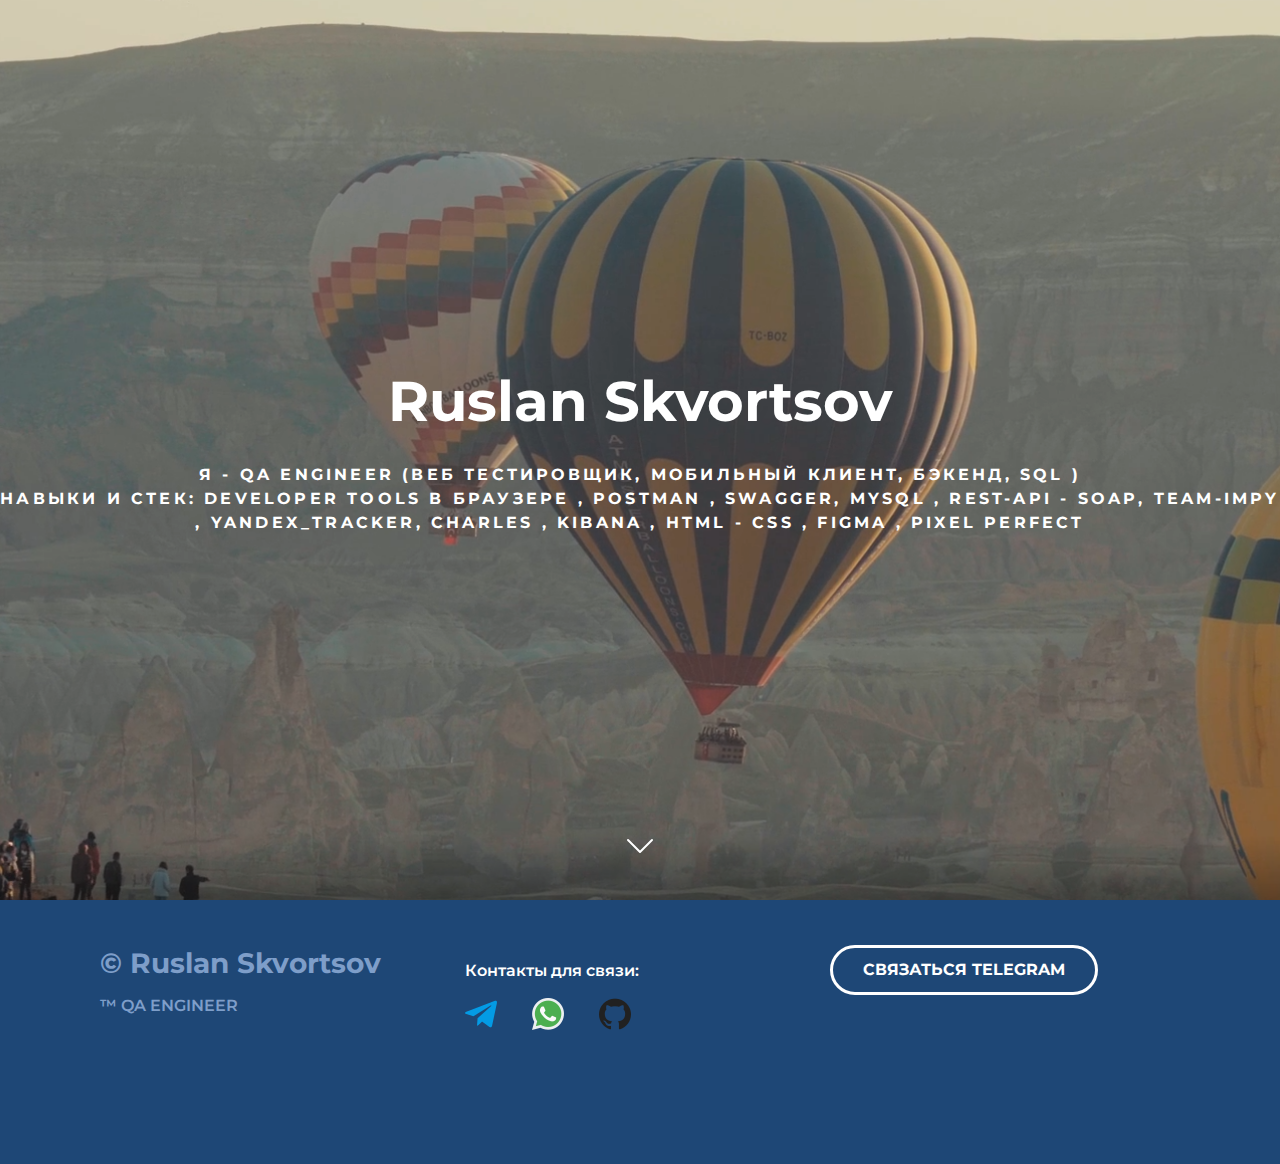
==== index.html @ 466eb6a4 "Update index.html" ====
<!DOCTYPE html>
<html lang="ru">

<head>
    <meta charset="UTF-8">
    <meta http-equiv="X-UA-Compatible" content="IE=edge">
    <meta name="viewport" content="width=device-width, initial-scale=1.0">
    <title>QA ENGINEER</title>
    <link rel="stylesheet" href="./css/main.css">
    <link rel="stylesheet" href="./css/media.css">
    <link href="https://fonts.googleapis.com/css2?family=Montserrat:wght@400;600;700&display=swap" rel="stylesheet">
    <link rel="icon" type="images/x-icon" href="favicon/favicon.ico">
</head>

<body class="root">

    <header class="header" id="header">
        <h1 class="header__title">Ruslan Skvortsov</h1>
        <p class="header__subtitle">Я - QA ENGINEER (ВЕБ ТЕСТИРОВЩИК, МОБИЛЬНЫЙ КЛИЕНТ, БЭКЕНД, SQL ) </p>
        <p class="header__subtitle">НАВЫКИ И СТЕК: Developer Tools в браузере , Postman , Swagger, MySQL , REST-API - SOAP, Team-impy , Yandex_tracker, Charles , Kibana , HTML - CSS , Figma , Pixel perfect</p>
        <a href="#portfolio">
            <img class="header__arrow" src="./images/header/chevron-down.svg" alt="#"></img>
        </a>
    </header>


    <footer class="footer">
        <div class="root__container">
            <ul class="footer__row">
                <li class="footer__copyright footer__col">
                    <h3 class="footer__copyright-name">© Ruslan Skvortsov</h3>
                    <p class="footer__copyright-description">™ QA ENGINEER</p>
                </li>
                <li class="footer__icons footer__col">
                    <p class="footer__icons-title">Контакты для связи:</p>
                    <div class="footer__icon-list">
                        <a href="https://t.me/perviy001k" target="_blank">
                            <img src="./images/footer/tele.png" alt="#">
                        </a>
                        <a href="https://wa.me/79277043373" target="_blank">
                            <img src="./images/footer/wats.png" alt="#">
                        </a>
                        <a href="https://github.com/Qa-perviy001k" target="_blank">
                            <img src="./images/footer/git.png" alt="#">
                        </a>
                    </div>
                </li>
                <li class="footer__contacts footer__col">
                    <a class="footer__contacts-btn" href="https://t.me/perviy001k" target="_blank"
                        class="footer__btn">Связаться Telegram</a>
                    <p class="footer__contacts-description"></p>
                </li>
            </ul>
        </div>
    </footer>
    
    
    <!-- Библиотеки и плагины -->
    <script src="./libs/jquery/jquery-3.6.0.min.js"></script>
    <script src="./libs/vide/jquery.vide.min.js"></script>

    <!-- Собственные скрипты и вызовы библиотек -->
    <script src="./js/main.js"></script>
</body>

</html>

<!-- Yandex.Metrika counter -->
<script type="text/javascript" >
   (function(m,e,t,r,i,k,a){m[i]=m[i]||function(){(m[i].a=m[i].a||[]).push(arguments)};
   m[i].l=1*new Date();
   for (var j = 0; j < document.scripts.length; j++) {if (document.scripts[j].src === r) { return; }}
   k=e.createElement(t),a=e.getElementsByTagName(t)[0],k.async=1,k.src=r,a.parentNode.insertBefore(k,a)})
   (window, document, "script", "https://mc.yandex.ru/metrika/tag.js", "ym");

   ym(96898803, "init", {
        clickmap:true,
        trackLinks:true,
        accurateTrackBounce:true
   });
</script>
<noscript><div><img src="https://mc.yandex.ru/watch/96898803" style="position:absolute; left:-9999px;" alt="" /></div></noscript>
<!-- /Yandex.Metrika counter -->
---- css/main.css ----
* {
  box-sizing: border-box;
}

html {
  scroll-behavior: smooth;
}

img {
  max-width: 100%;
}

.root {
  margin: 0;
  min-width: 320px;
  font-family: Montserrat, sans-serif;
  color: #000;
}

.root__container {
  margin: 0 auto;
  padding: 0 15px;
  max-width: 1110px;
}

.header {
  position: relative;
  display: flex;
  flex-direction: column;
  align-items: center;
  justify-content: center;
  width: 100%;
  height: 100vh;
  background-position: center;
  background-size: cover;
}

.header__title {
  margin: 0 0 25px;
  font-weight: 700;
  font-size: 56px;
  line-height: 130%;
  text-align: center;
  color: #fff;
}

.header__subtitle {
  margin: 0;
  font-weight: 700;
  font-size: 16px;
  line-height: 150%;
  letter-spacing: 0.2em;
  text-align: center;
  text-transform: uppercase;
  color: #fff;
}

.header__arrow {
  position: absolute;
  left: 50%;
  bottom: 30px;
  display: block;
  width: 48px;
  height: 48px;
  transform: translate(-50%, 0);
}

.portfolio {
  padding: 80px 0 115px;
}

.portfolio__title {
  margin: 0 0 70px;
  font-weight: 700;
  font-size: 46px;
  line-height: 130%;
  text-align: center;
  color: #000;
}

.card {
  display: flex;
  flex-wrap: wrap;
  justify-content: space-between;
  list-style-type: none;
  margin: 0;
  padding: 0;
}

.card__link {
  display: block;
  padding: 20px;
  text-decoration: none;
  color: #000;
  transition: color 0.2s ease-in;
}

.card__link:hover {
  color: rgb(39 91 236);
}

.card__item {
  margin-bottom: 30px;
  width: 100%;
  max-width: 530px;
  box-shadow: 0 10px 40px rgb(126 155 189 / 35%);
  background-color: #fff;
  transition: transform 0.2s ease-in;
}

.card__item:hover {
  transform: translateY(-15px);
}

.card__item:last-child,
.card__item:nth-last-child(2) {
  margin-bottom: 0;
}

.card__image {
  margin-bottom: 20px;
}

.card__title {
  margin: 0 0 13px;
  font-weight: 600;
  font-size: 24px;
  line-height: 130%;
}

.card__subtitle {
  margin: 0;
  font-size: 16px;
  line-height: 130%;
}

.footer {
  padding: 45px 0 130px;
  background: #1e4776;
}

.footer__row {
  display: flex;
  justify-content: space-between;
  list-style-type: none;
  margin: 0;
  padding: 0;
  color: #fff;
}

.footer__copyright {
  flex-grow: 1;
  max-width: 350px;
  line-height: 1.3;
  color: #7e9ec9;
}

.footer__copyright-name {
  margin: 0 0 15px;
  font-weight: 700;
  font-size: 28px;
}

.footer__copyright-description {
  margin: 0 0 15px;
  font-weight: 600;
  font-size: 16px;
}

.footer__icons {
  flex-grow: 1;
  max-width: 350px;
}

.footer__icons-title {
  font-weight: 600;
  font-size: 16px;
  line-height: 1.3;
}

.footer__icon-list {
  display: flex;
  align-items: center;
}

.footer__icon-list > * + * {
  margin-left: 35px;
}

.footer__contacts {
  flex-grow: 1;
  max-width: 350px;
}

.footer__contacts-btn {
  display: inline-block;
  border: 3px solid #fff;
  border-radius: 50px;
  padding: 0 30px;
  height: 50px;
  font-weight: 700;
  font-size: 16px;
  line-height: 44px;
  text-decoration: none;
  text-transform: uppercase;
  color: #fff;
  transition: all 0.3s ease-in;
}

.footer__contacts-btn:hover {
  color: #1e4776;
  background-color: #fff;
}

.footer__contacts-description {
  margin: 15px 0;
  font-size: 15px;
  line-height: 1.3;
  color: #7e9ec9;
}

.project {
  padding: 80px 0 120px;
  text-align: center;
}

.project__header {
  margin: 0 0 40px;
  font-weight: 700;
  font-size: 46px;
  line-height: 1.3;
}

.project__img {
  margin-bottom: 70px;
  box-shadow: 0 10px 40px rgb(126 155 189 / 35%);
}

.project__content {
  display: block;
  border-radius: 10px;
}

.projects__description {
  margin: 0 auto 60px;
  max-width: 730px;
  text-align: center;
}

.projects__description p {
  margin: 0 0 15px;
  font-size: 16px;
  line-height: 1.5;
}

.project__link {
  display: inline-block;
  line-height: 1;
  text-decoration: none;
  color: #2f73b6;
}

.project__link::after {
  content: "";
  display: block;
  width: 0%;
  height: 2px;
  background-color: #225384;
  transition: width 0.4s ease-in-out;
}

.project__link:hover::after,
.project__link:focus::after {
width: 100%;
}

.poject__btn-back {
  display: inline-block;
  border: 3px solid #275bec;
  border-radius: 50px;
  padding: 0 30px;
  height: 60px;
  font-weight: 700;
  font-size: 16px;
  line-height: 54px;
  text-decoration: none;
  text-transform: uppercase;
  color: #275bec;
  transition: all 0.4s ease-out;
}

.poject__btn-back:hover {
  color: #fff;
  background-color: #275bec;
}
---- css/media.css ----
@media (max-width: 1140px) {
    .card__item {
        width: calc(50% - 15px);
    }

    .footer {
        padding: 40px 0 60px;
    }

    .footer__row {
        flex-direction: column-reverse;
        align-items: center;
        text-align: center;
    }

    .footer__col {
        margin-bottom: 50px;
    }

    .footer__col:first-child {
        margin-bottom: 0;
    }
}

@media (max-width: 760px) {
    .header__title {
        font-size: 32px;
    }

    .header__subtitle {
        font-size: 14px;
    }

    .portfolio {
        padding: 40px 0 60px;
    }

    .portfolio__title {
        margin-bottom: 30px;
        font-size: 32px;
    }

    .card {
        justify-content: center;
    }

    .card__item:nth-last-child(2) {
        margin-bottom: 30px;
    }

    .card__item {
        width: 100%;
    }

    .card__link {
       padding: 15px;
    }

    .card__image {
        margin-bottom: 10px;
    }

    .card__title {
        margin-bottom: 10px;
        font-size: 18px;
    }

    .card p {
        font-size: 14px;
    }

    .footer__copyright-name {
        margin-bottom: 5px;
        font-size: 18px;
    }

    .footer__copyright p {
        font-size: 14px;
    }

    .footer__icons p {
        font-size: 14px;
    }

    .footer__contacts p {
        margin: 15px 0 0;
        font-size: 14px;
    }

    .project {
        padding: 40px 0 60px;
    }

    .project__header {
        margin-bottom: 30px;
        font-size: 28px;
    }

    .project__img {
        margin-bottom: 20px;
    }

    .projects__description {
        margin-bottom: 50px;
    }

    .poject__btn-back {
        padding: 0 10px;
        width: 100%;
        max-width: 320px;
    }
}
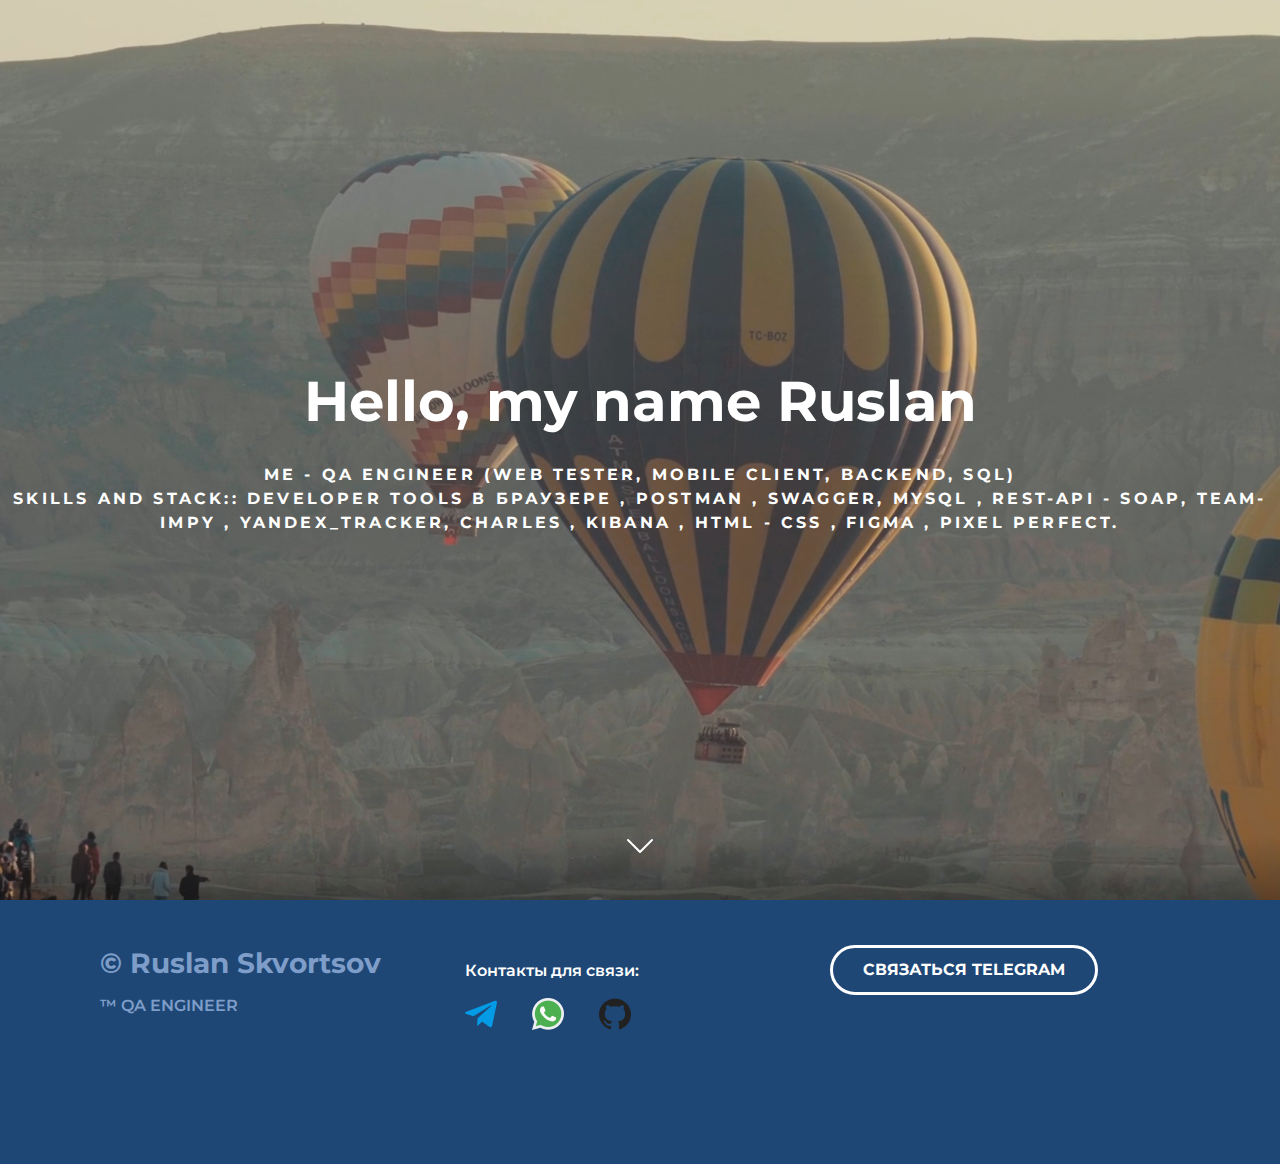
==== commit d078ed67: "Update index.html" ====
--- a/index.html
+++ b/index.html
@@ -15,9 +15,9 @@
 <body class="root">
 
     <header class="header" id="header">
-        <h1 class="header__title">Ruslan Skvortsov</h1>
-        <p class="header__subtitle">Я - QA ENGINEER (ВЕБ ТЕСТИРОВЩИК, МОБИЛЬНЫЙ КЛИЕНТ, БЭКЕНД, SQL ) </p>
-        <p class="header__subtitle">НАВЫКИ И СТЕК: Developer Tools в браузере , Postman , Swagger, MySQL , REST-API - SOAP, Team-impy , Yandex_tracker, Charles , Kibana , HTML - CSS , Figma , Pixel perfect</p>
+        <h1 class="header__title">Hello, my name Ruslan</h1>
+        <p class="header__subtitle">Me - QA ENGINEER (WEB TESTER, MOBILE CLIENT, BACKEND, SQL) </p>
+        <p class="header__subtitle">SKILLS AND STACK:: Developer Tools в браузере , Postman , Swagger, MySQL , REST-API - SOAP, Team-impy , Yandex_tracker, Charles , Kibana , HTML - CSS , Figma , Pixel perfect.</p>
         <a href="#portfolio">
             <img class="header__arrow" src="./images/header/chevron-down.svg" alt="#"></img>
         </a>
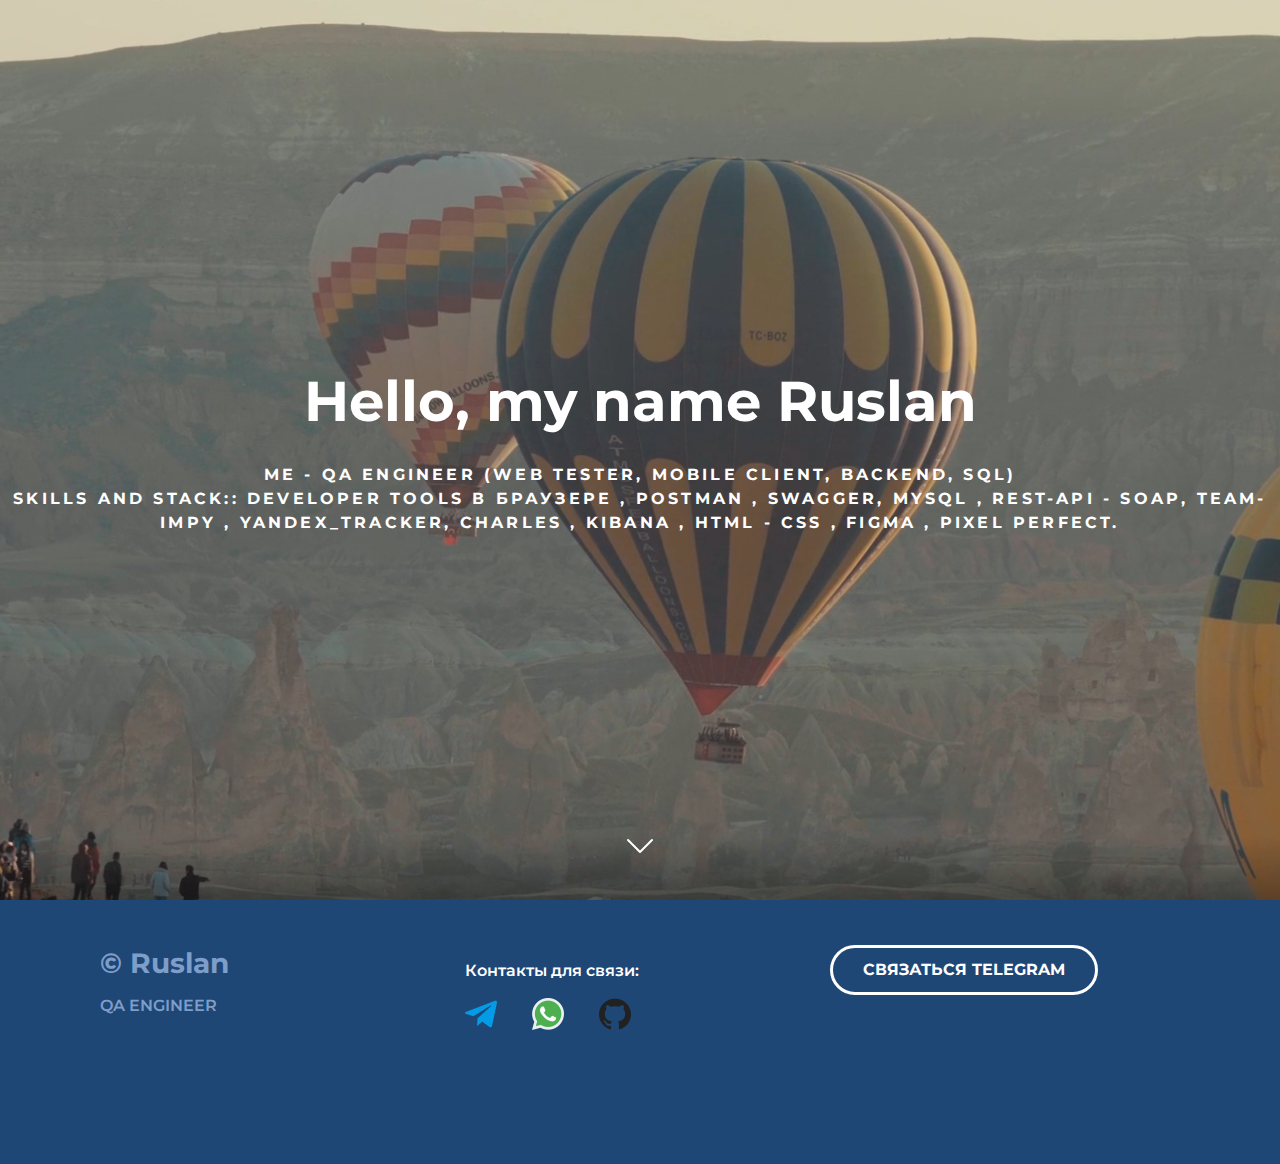
==== commit 420e884f: "Update index.html" ====
--- a/index.html
+++ b/index.html
@@ -28,8 +28,8 @@
         <div class="root__container">
             <ul class="footer__row">
                 <li class="footer__copyright footer__col">
-                    <h3 class="footer__copyright-name">© Ruslan Skvortsov</h3>
-                    <p class="footer__copyright-description">™ QA ENGINEER</p>
+                    <h3 class="footer__copyright-name">© Ruslan</h3>
+                    <p class="footer__copyright-description"> QA ENGINEER</p>
                 </li>
                 <li class="footer__icons footer__col">
                     <p class="footer__icons-title">Контакты для связи:</p>
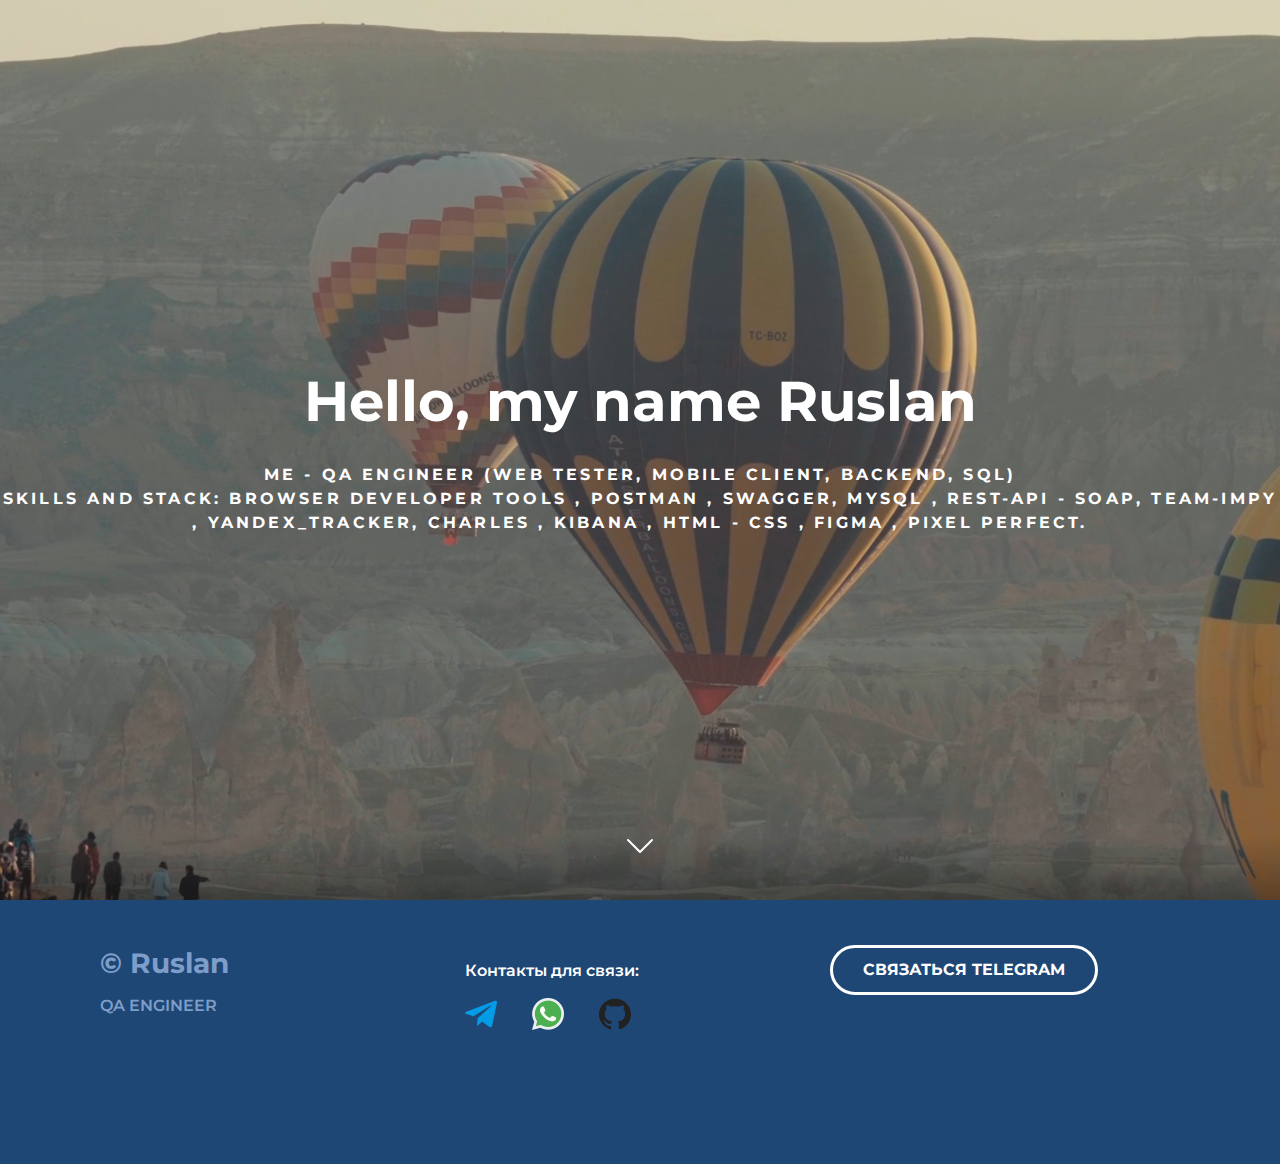
==== commit a90fcabb: "Update index.html" ====
--- a/index.html
+++ b/index.html
@@ -17,7 +17,7 @@
     <header class="header" id="header">
         <h1 class="header__title">Hello, my name Ruslan</h1>
         <p class="header__subtitle">Me - QA ENGINEER (WEB TESTER, MOBILE CLIENT, BACKEND, SQL) </p>
-        <p class="header__subtitle">SKILLS AND STACK:: Developer Tools в браузере , Postman , Swagger, MySQL , REST-API - SOAP, Team-impy , Yandex_tracker, Charles , Kibana , HTML - CSS , Figma , Pixel perfect.</p>
+        <p class="header__subtitle">SKILLS AND STACK: Browser Developer Tools , Postman , Swagger, MySQL , REST-API - SOAP, Team-impy , Yandex_tracker, Charles , Kibana , HTML - CSS , Figma , Pixel perfect.</p>
         <a href="#portfolio">
             <img class="header__arrow" src="./images/header/chevron-down.svg" alt="#"></img>
         </a>
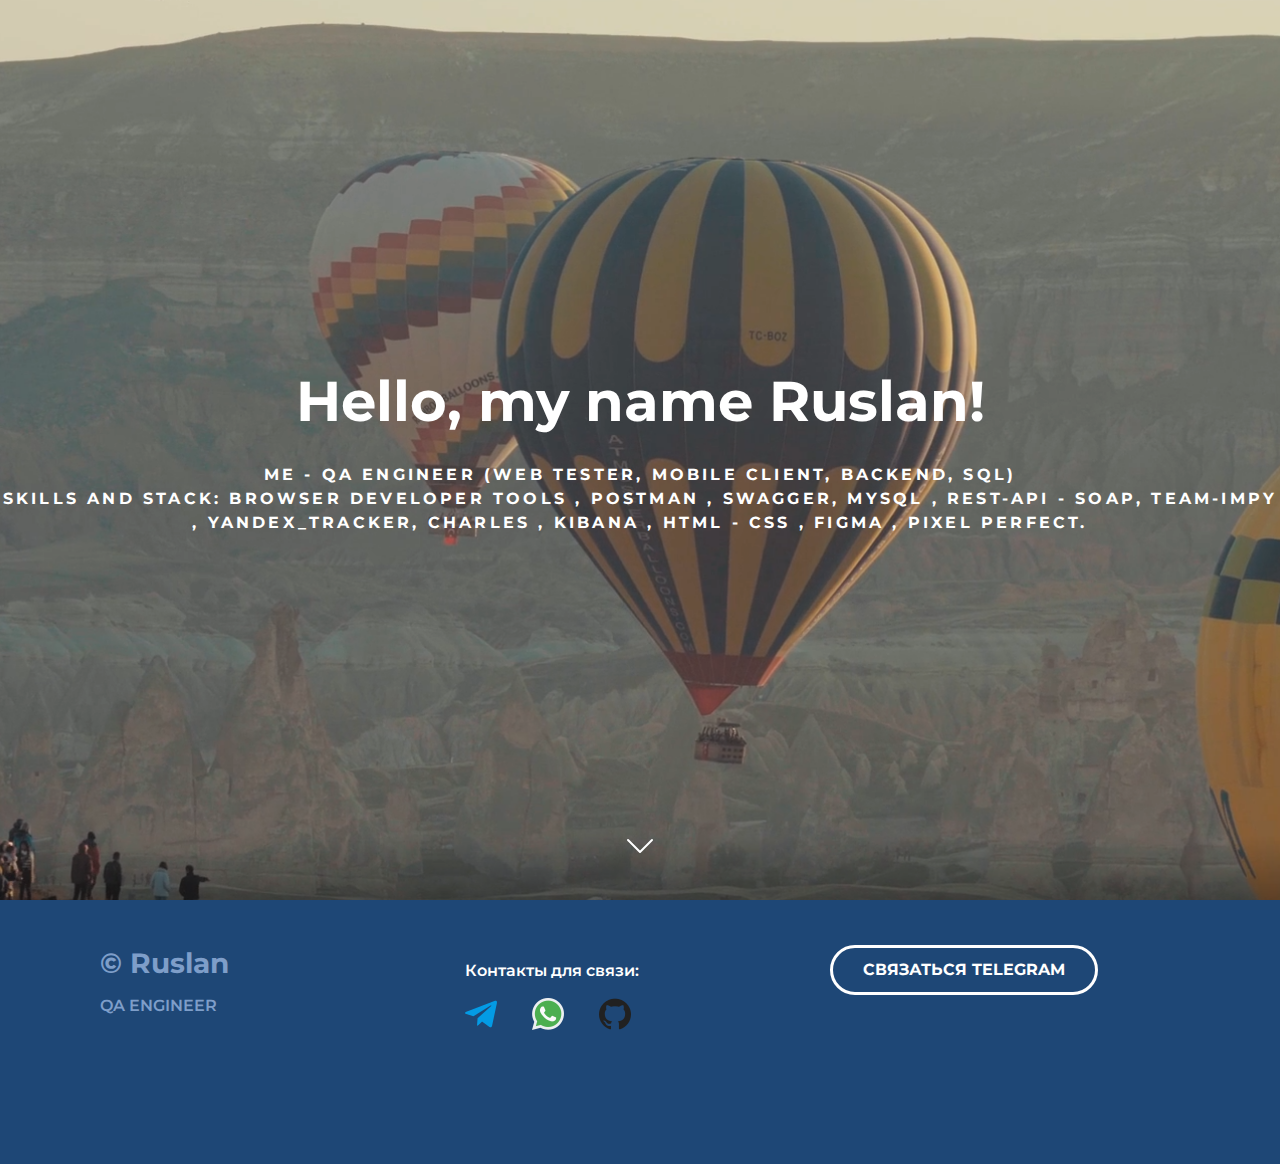
==== commit 092ec12c: "Update index.html" ====
--- a/index.html
+++ b/index.html
@@ -15,7 +15,7 @@
 <body class="root">
 
     <header class="header" id="header">
-        <h1 class="header__title">Hello, my name Ruslan</h1>
+        <h1 class="header__title">Hello, my name Ruslan!</h1>
         <p class="header__subtitle">Me - QA ENGINEER (WEB TESTER, MOBILE CLIENT, BACKEND, SQL) </p>
         <p class="header__subtitle">SKILLS AND STACK: Browser Developer Tools , Postman , Swagger, MySQL , REST-API - SOAP, Team-impy , Yandex_tracker, Charles , Kibana , HTML - CSS , Figma , Pixel perfect.</p>
         <a href="#portfolio">
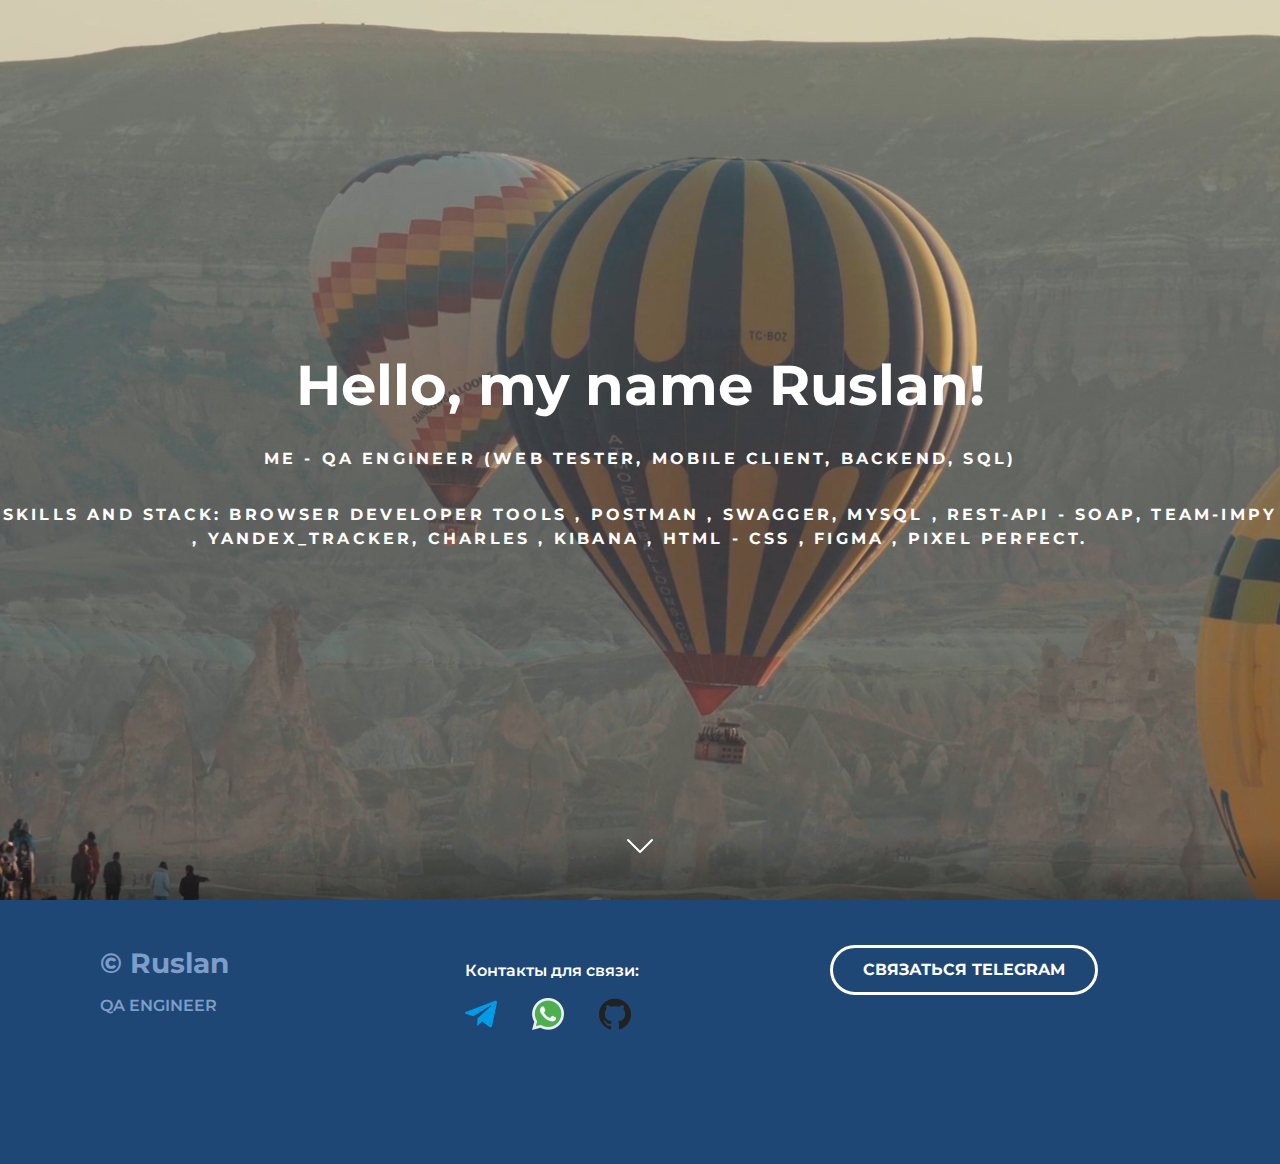
==== commit c0a1d8b3: "добавил название Qa для теста" ====
--- a/index.html
+++ b/index.html
@@ -17,6 +17,7 @@
     <header class="header" id="header">
         <h1 class="header__title">Hello, my name Ruslan!</h1>
         <p class="header__subtitle">Me - QA ENGINEER (WEB TESTER, MOBILE CLIENT, BACKEND, SQL) </p>
+        <p class="QA">
         <p class="header__subtitle">SKILLS AND STACK: Browser Developer Tools , Postman , Swagger, MySQL , REST-API - SOAP, Team-impy , Yandex_tracker, Charles , Kibana , HTML - CSS , Figma , Pixel perfect.</p>
         <a href="#portfolio">
             <img class="header__arrow" src="./images/header/chevron-down.svg" alt="#"></img>
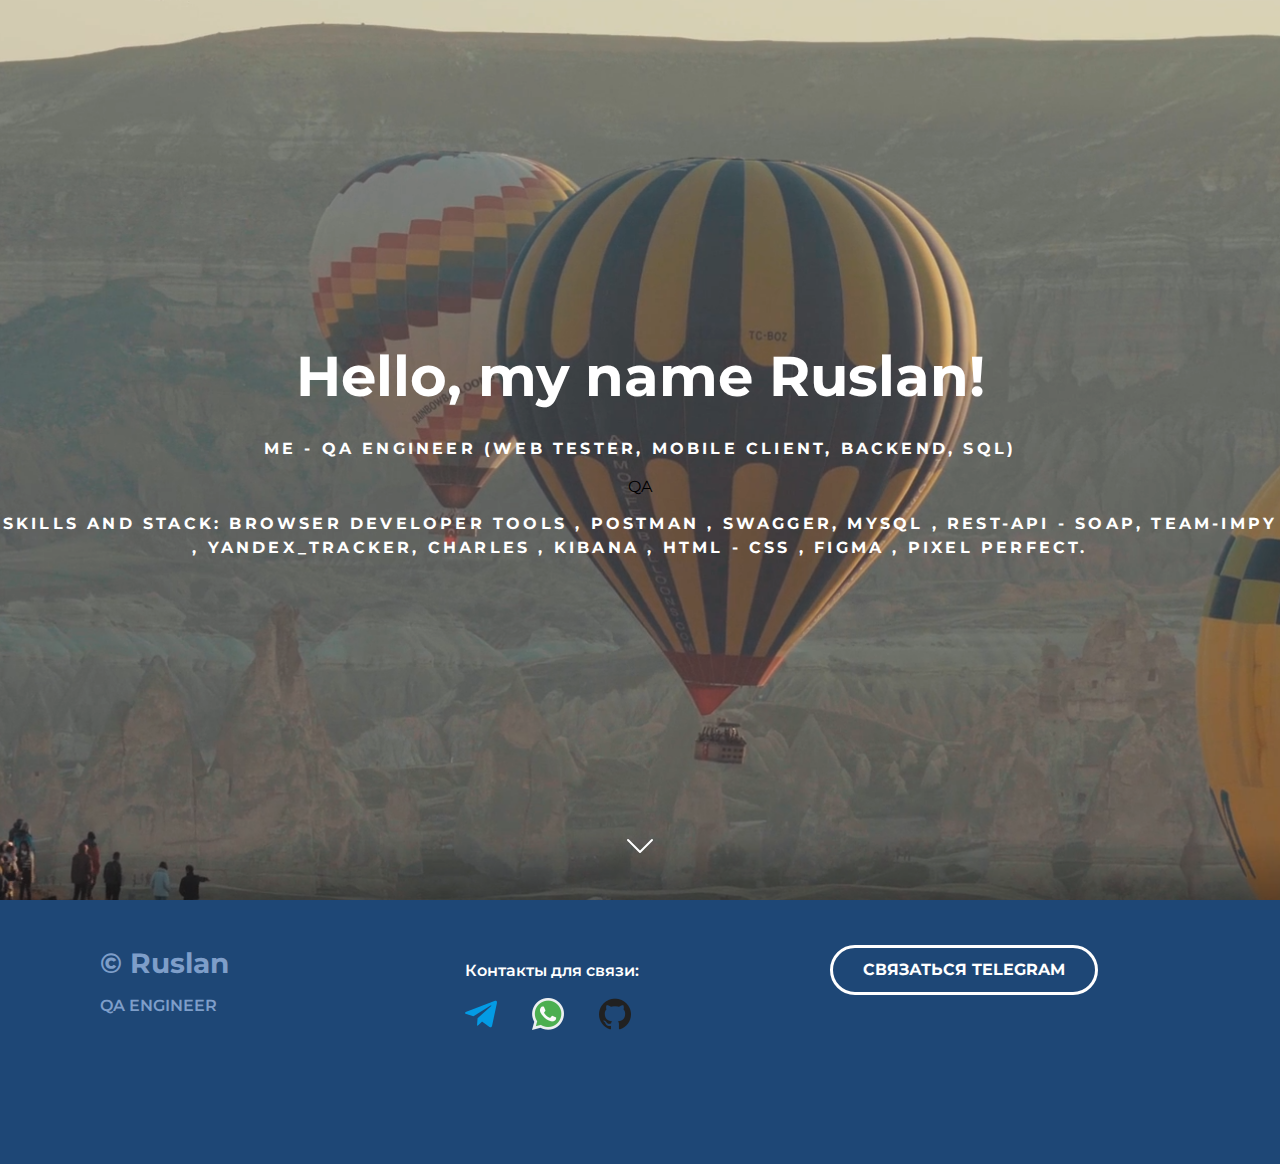
==== commit 84cd1922: "Qa reddit" ====
--- a/index.html
+++ b/index.html
@@ -17,7 +17,7 @@
     <header class="header" id="header">
         <h1 class="header__title">Hello, my name Ruslan!</h1>
         <p class="header__subtitle">Me - QA ENGINEER (WEB TESTER, MOBILE CLIENT, BACKEND, SQL) </p>
-        <p class="QA">
+        <p class="QA">QA</p>
         <p class="header__subtitle">SKILLS AND STACK: Browser Developer Tools , Postman , Swagger, MySQL , REST-API - SOAP, Team-impy , Yandex_tracker, Charles , Kibana , HTML - CSS , Figma , Pixel perfect.</p>
         <a href="#portfolio">
             <img class="header__arrow" src="./images/header/chevron-down.svg" alt="#"></img>
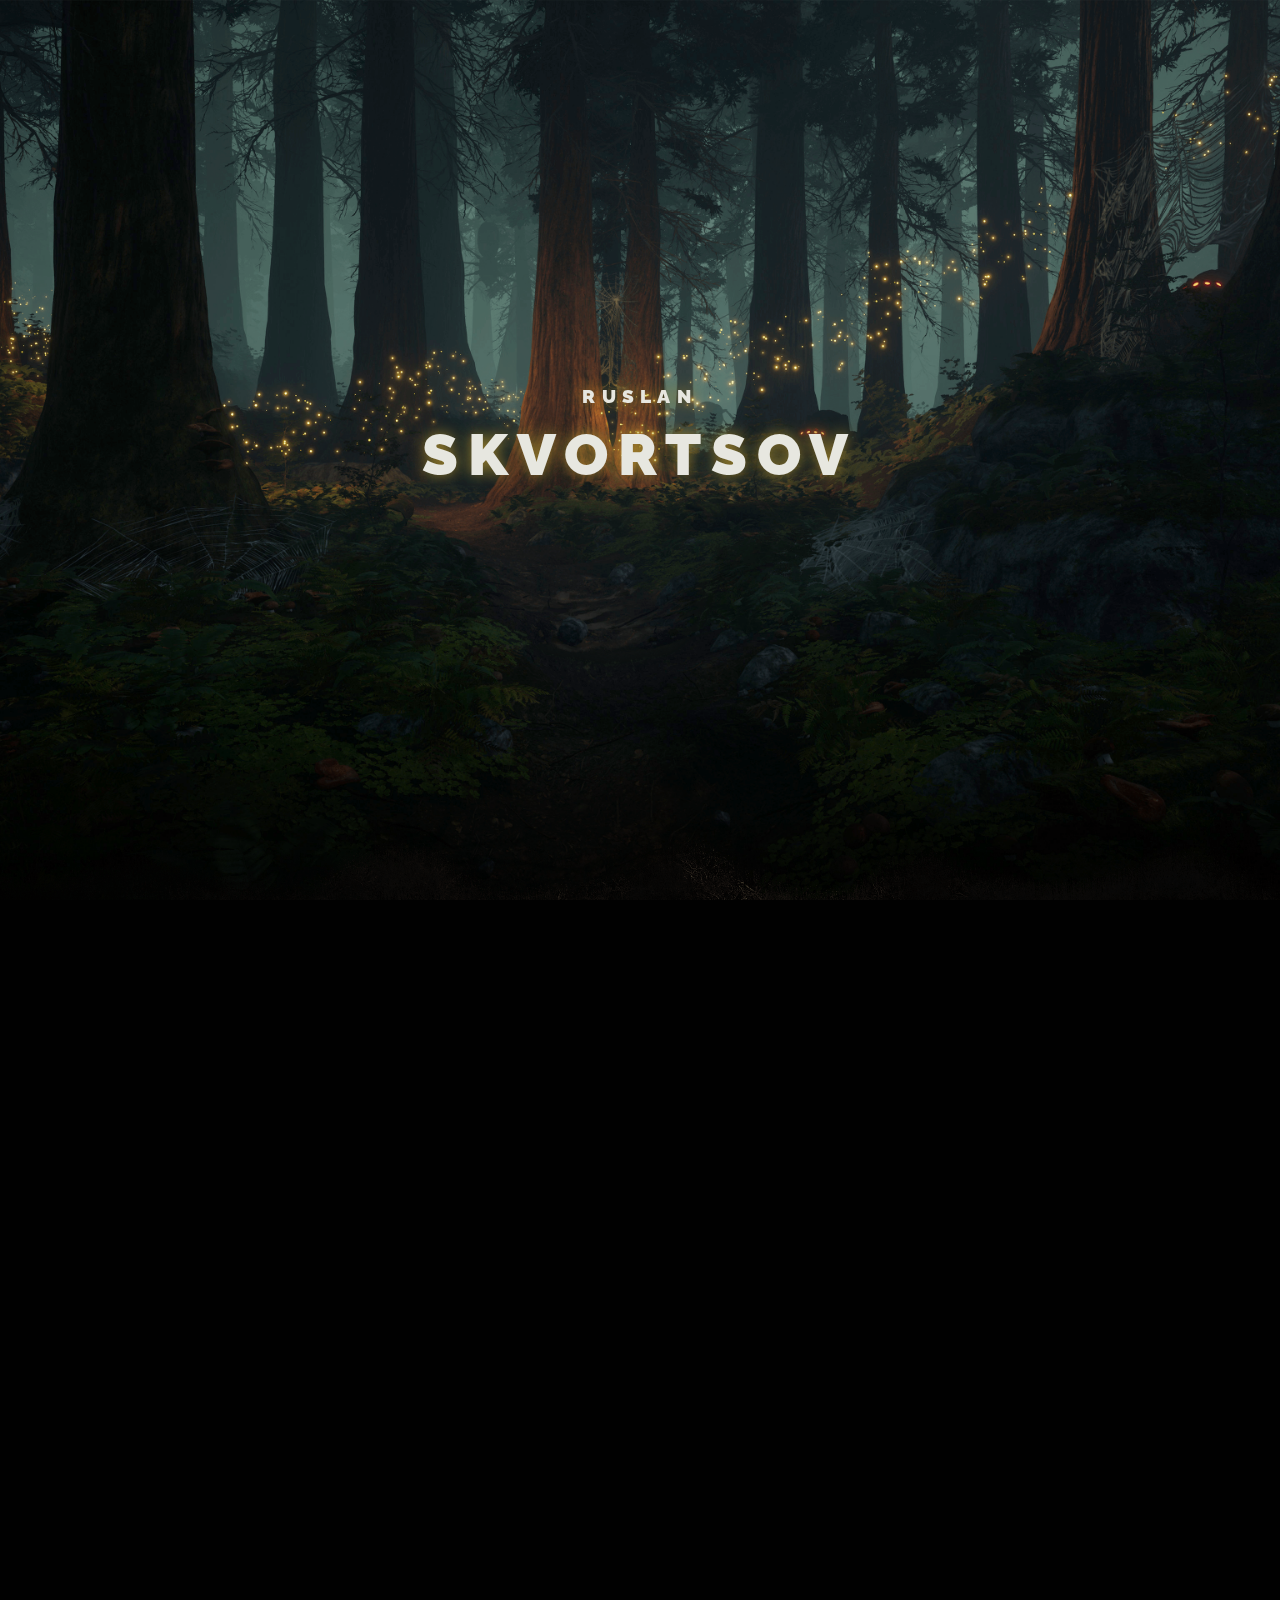
==== commit 69ab2433: "Визитка HTML+CSS" ====
--- a/index.html
+++ b/index.html
@@ -1,85 +1,60 @@
 <!DOCTYPE html>
-<html lang="ru">
+<html lang="en">
+<head>
+	<link rel="apple-touch-icon" sizes="180x180" href="/apple-touch-icon.png">
+	<link rel="manifest" href="/site.webmanifest">
+	<link rel="mask-icon" href="/safari-pinned-tab.svg" color="#5bbad5">
+	<meta name="msapplication-TileColor" content="#da532c">
+	<meta name="theme-color" content="#ffffff">
+	
+	<meta charset="UTF-8">
+	<meta http-equiv="X-UA-Compatible" content="IE=edge">
+	<meta name="viewport" content="width=device-width, initial-scale=1.0">
 
-<head>
-    <meta charset="UTF-8">
-    <meta http-equiv="X-UA-Compatible" content="IE=edge">
-    <meta name="viewport" content="width=device-width, initial-scale=1.0">
-    <title>QA ENGINEER</title>
-    <link rel="stylesheet" href="./css/main.css">
-    <link rel="stylesheet" href="./css/media.css">
-    <link href="https://fonts.googleapis.com/css2?family=Montserrat:wght@400;600;700&display=swap" rel="stylesheet">
-    <link rel="icon" type="images/x-icon" href="favicon/favicon.ico">
+	<title>QA Ruslan</title>
+
+	<link rel="stylesheet" href="css/main.css">
+
+	<script src="libs/gsap/gsap.min.js" defer></script>
+	<script src="libs/gsap/ScrollTrigger.min.js" defer></script>
+	<script src="libs/gsap/ScrollSmoother.min.js" defer></script>
+
+	<script src="js/app.js" defer></script>
+	<link rel="stylesheet" href="https://cdn.jsdelivr.net/npm/boxicons@latest/css/boxicons.min.css">
 </head>
+<body>
 
-<body class="root">
+	<div class="wrapper">
+		<div class="content">
 
-    <header class="header" id="header">
-        <h1 class="header__title">Hello, my name Ruslan!</h1>
-        <p class="header__subtitle">Me - QA ENGINEER (WEB TESTER, MOBILE CLIENT, BACKEND, SQL) </p>
-        <p class="QA">QA</p>
-        <p class="header__subtitle">SKILLS AND STACK: Browser Developer Tools , Postman , Swagger, MySQL , REST-API - SOAP, Team-impy , Yandex_tracker, Charles , Kibana , HTML - CSS , Figma , Pixel perfect.</p>
-        <a href="#portfolio">
-            <img class="header__arrow" src="./images/header/chevron-down.svg" alt="#"></img>
-        </a>
-    </header>
+			<header class="main-header">
+				<div class="layers">
+					<div class="layer__header">
+						<div class="layers__caption">Ruslan</div>
+						<div class="layers__title">Skvortsov</div>
+					</div>
+					<div class="layer layers__base" style="background-image: url(img/layer-base.png);"></div>
+					<div class="layer layers__middle" style="background-image: url(img/layer-middle.png);"></div>
+					<div class="layer layers__front" style="background-image: url(img/layer-front.png);"></div>
+				</div>
+			</header>
+		
+			<article class="main-article" style="background-image: url(img/dungeon.jpg);">
+				<div class="main-article__content">
+			        <h2 class="main-article__header">I'M - QA Engineer </h2>
+					<p class="main-article__paragraph">Привет, Я занимаюсь тестированием и, возможно, буду тестировать ваш продукт. Если вашей команде нужен классный тестировщик, то вы его нашли!</p>
+					<a class="hero_link" href="https://t.me/Perviy001k" target="_blank"><i class='bx bxl-telegram'></i></a>
+					<a class="hero_link" href="" target="_blank"><i class='bx bxl-vk'></i></a>
+					<a class="hero_link" href="https://github.com/Qa-perviy001k" target="_blank"><i class='bx bxl-github'></i></a>
+					<a class="hero_link" href=""><i class='bx bx-anchor'></i></a>
+				</div>
 
+				     
+				<div class="copy">© 2024. Perviy001k</div>
+			</article>
 
-    <footer class="footer">
-        <div class="root__container">
-            <ul class="footer__row">
-                <li class="footer__copyright footer__col">
-                    <h3 class="footer__copyright-name">© Ruslan</h3>
-                    <p class="footer__copyright-description"> QA ENGINEER</p>
-                </li>
-                <li class="footer__icons footer__col">
-                    <p class="footer__icons-title">Контакты для связи:</p>
-                    <div class="footer__icon-list">
-                        <a href="https://t.me/perviy001k" target="_blank">
-                            <img src="./images/footer/tele.png" alt="#">
-                        </a>
-                        <a href="https://wa.me/79277043373" target="_blank">
-                            <img src="./images/footer/wats.png" alt="#">
-                        </a>
-                        <a href="https://github.com/Qa-perviy001k" target="_blank">
-                            <img src="./images/footer/git.png" alt="#">
-                        </a>
-                    </div>
-                </li>
-                <li class="footer__contacts footer__col">
-                    <a class="footer__contacts-btn" href="https://t.me/perviy001k" target="_blank"
-                        class="footer__btn">Связаться Telegram</a>
-                    <p class="footer__contacts-description"></p>
-                </li>
-            </ul>
-        </div>
-    </footer>
-    
-    
-    <!-- Библиотеки и плагины -->
-    <script src="./libs/jquery/jquery-3.6.0.min.js"></script>
-    <script src="./libs/vide/jquery.vide.min.js"></script>
+	    </div>
+	</div>
 
-    <!-- Собственные скрипты и вызовы библиотек -->
-    <script src="./js/main.js"></script>
 </body>
-
 </html>
-
-<!-- Yandex.Metrika counter -->
-<script type="text/javascript" >
-   (function(m,e,t,r,i,k,a){m[i]=m[i]||function(){(m[i].a=m[i].a||[]).push(arguments)};
-   m[i].l=1*new Date();
-   for (var j = 0; j < document.scripts.length; j++) {if (document.scripts[j].src === r) { return; }}
-   k=e.createElement(t),a=e.getElementsByTagName(t)[0],k.async=1,k.src=r,a.parentNode.insertBefore(k,a)})
-   (window, document, "script", "https://mc.yandex.ru/metrika/tag.js", "ym");
-
-   ym(96898803, "init", {
-        clickmap:true,
-        trackLinks:true,
-        accurateTrackBounce:true
-   });
-</script>
-<noscript><div><img src="https://mc.yandex.ru/watch/96898803" style="position:absolute; left:-9999px;" alt="" /></div></noscript>
-<!-- /Yandex.Metrika counter -->
-
--- a/css/main.css
+++ b/css/main.css
@@ -1,295 +1,170 @@
 * {
-  box-sizing: border-box;
+	margin: 0;
+	padding: 0;
+	box-sizing: border-box;
+}
+:root {
+	--index: calc(1vw + 1vh);
+	--text: #e7e7e0;
+	--transition: transform .75s cubic-bezier(.075, .5, 0, 1);
+}
+@font-face {
+	font-family: raleway_f;
+	src: url(../fonts/raleway-regular.woff2);
+}
+@font-face {
+	font-family: raleway_f;
+	src: url(../fonts/raleway-black.woff2);
+	font-weight: 900;
+}
+body {
+	background-color: #010101;
+	font-family: raleway_f, sc;
+	line-height: 1.55;
+}
+.main-header {
+	position: relative;
+}
+.main-header::after {
+	content: '';
+	position: absolute;
+	z-index: 100;
+	width: 100%;
+	height: calc(var(--index) * 10);
+	background-image: url(../img/ground.png);
+	background-size: cover;
+	background-repeat: no-repeat;
+	background-position: center;
+	bottom: calc(var(--index) * -4.5);
+}
+.layers {
+	height: 100vh;
+	display: flex;
+	align-items: center;
+	justify-content: center;
+	text-align: center;
+	overflow: hidden;
+	position: relative;
+}
+.layer {
+	height: 100%;
+	width: 100%;
+	position: absolute;
+	background-size: cover;
+	background-position: center;
+	will-change: transform;
+	z-index: 2;
+	transition: var(--transition);
+}
+.layers__base {
+	transform: translate3d(0, calc(var(--scrollTop) / 1.6), 0);
+	z-index: 0;
+}
+.layers__middle {
+	transform: translate3d(0, calc(var(--scrollTop) / 2.5), 0);
+}
+.layers__front {
+	transform: translate3d(0, calc(var(--scrollTop) / 5.7), 0);
+}
+.layer__header {
+	z-index: 1;
+	transform: translate3d(0, calc(var(--scrollTop) / 2), 0);
+	transition: var(--transition);
+	will-change: transform;
+	text-transform: uppercase;
+	font-weight: 900;
+	color: var(--text);
+	text-shadow: 0 0 15px #9d822b;
+}
+.layers__title {
+	font-size: calc(var(--index) * 2.65);
+	letter-spacing: calc(var(--index) / 2.25);
+}
+.layers__caption {
+	font-size: calc(var(--index) / 1.175);
+	letter-spacing: calc(var(--index) / 3.5);
+	margin-top: calc(var(--index) * -.75);
+}
+.main-article {
+	--main-article-transform: translate3d(0, calc(var(--scrollTop) / -7.5), 0);
+	min-height: 100vh;
+	background-size: cover;
+	background-position: center;
+	color: var(--text);
+	display: flex;
+	justify-content: center;
+	align-items: center;
+	position: relative;
+	text-align: center;
+	/* Update: */
+	top: -1px;
+	z-index: 10;
+}
+.main-article__header {
+	text-transform: uppercase;
+	font-size: calc(var(--index) * 1.8);
+	letter-spacing: calc(var(--index) / 7.5);
+	transform: var(--main-article-transform);
+	transition: var(--transition);
+	will-change: transform;
+}
+.main-article__paragraph {
+	max-width: calc(var(--index) * 30);
+	font-size: calc(var(--index) * .9);
+	margin-top: calc(var(--index) / 1.25);
+	transform: var(--main-article-transform);
+	transition: var(--transition);
+	will-change: transform;
+}
+.hero_link {
+	text-decoration-line: none;
+	text-align: center;
+	margin-right: 5px;   /* уменьшили расстояние друг от друга */
+	font-size: 30px;
+	color: azure;
+	transition: color 0.3s;
+	font-style: normal;
+	font-family: 'Segoe UI', Tahoma, Geneva, Verdana, sans-serif;
+}
+.hero_link:hover {
+	color: #4facfe;
+}
+.content {
+	will-change: transform;
+}
+.copy {
+	position: absolute;
+	bottom: calc(var(--index) * 2.5);
+	opacity: .45;
+	font-size: calc(var(--index) * .75);
+	letter-spacing: calc(var(--index) / 37.5);
 }
 
-html {
-  scroll-behavior: smooth;
-}
 
-img {
-  max-width: 100%;
-}
 
-.root {
-  margin: 0;
-  min-width: 320px;
-  font-family: Montserrat, sans-serif;
-  color: #000;
-}
+/* Медиа-запрос для мобильных устройств iPhone SE и выше */
+@media screen and (max-width: 375px) {
+	.hero_link {
+		font-size: 18px;
+	}
 
-.root__container {
-  margin: 0 auto;
-  padding: 0 15px;
-  max-width: 1110px;
-}
+	.main-article__header {
+		font-size: calc(var(--index) * 1.5);
+		letter-spacing: calc(var(--index) / 9);
+		text-align: center; /* Центрирование текста по горизонтали */
+	}
 
-.header {
-  position: relative;
-  display: flex;
-  flex-direction: column;
-  align-items: center;
-  justify-content: center;
-  width: 100%;
-  height: 100vh;
-  background-position: center;
-  background-size: cover;
-}
+	.main-article__paragraph {
+		max-width: calc(var(--index) * 26);
+		font-size: calc(var(--index) * 0.8);
+		margin-top: calc(var(--index) / 1.5);
+		text-align: center; /* Центрирование текста по горизонтали */
+	}
 
-.header__title {
-  margin: 0 0 25px;
-  font-weight: 700;
-  font-size: 56px;
-  line-height: 130%;
-  text-align: center;
-  color: #fff;
-}
-
-.header__subtitle {
-  margin: 0;
-  font-weight: 700;
-  font-size: 16px;
-  line-height: 150%;
-  letter-spacing: 0.2em;
-  text-align: center;
-  text-transform: uppercase;
-  color: #fff;
-}
-
-.header__arrow {
-  position: absolute;
-  left: 50%;
-  bottom: 30px;
-  display: block;
-  width: 48px;
-  height: 48px;
-  transform: translate(-50%, 0);
-}
-
-.portfolio {
-  padding: 80px 0 115px;
-}
-
-.portfolio__title {
-  margin: 0 0 70px;
-  font-weight: 700;
-  font-size: 46px;
-  line-height: 130%;
-  text-align: center;
-  color: #000;
-}
-
-.card {
-  display: flex;
-  flex-wrap: wrap;
-  justify-content: space-between;
-  list-style-type: none;
-  margin: 0;
-  padding: 0;
-}
-
-.card__link {
-  display: block;
-  padding: 20px;
-  text-decoration: none;
-  color: #000;
-  transition: color 0.2s ease-in;
-}
-
-.card__link:hover {
-  color: rgb(39 91 236);
-}
-
-.card__item {
-  margin-bottom: 30px;
-  width: 100%;
-  max-width: 530px;
-  box-shadow: 0 10px 40px rgb(126 155 189 / 35%);
-  background-color: #fff;
-  transition: transform 0.2s ease-in;
-}
-
-.card__item:hover {
-  transform: translateY(-15px);
-}
-
-.card__item:last-child,
-.card__item:nth-last-child(2) {
-  margin-bottom: 0;
-}
-
-.card__image {
-  margin-bottom: 20px;
-}
-
-.card__title {
-  margin: 0 0 13px;
-  font-weight: 600;
-  font-size: 24px;
-  line-height: 130%;
-}
-
-.card__subtitle {
-  margin: 0;
-  font-size: 16px;
-  line-height: 130%;
-}
-
-.footer {
-  padding: 45px 0 130px;
-  background: #1e4776;
-}
-
-.footer__row {
-  display: flex;
-  justify-content: space-between;
-  list-style-type: none;
-  margin: 0;
-  padding: 0;
-  color: #fff;
-}
-
-.footer__copyright {
-  flex-grow: 1;
-  max-width: 350px;
-  line-height: 1.3;
-  color: #7e9ec9;
-}
-
-.footer__copyright-name {
-  margin: 0 0 15px;
-  font-weight: 700;
-  font-size: 28px;
-}
-
-.footer__copyright-description {
-  margin: 0 0 15px;
-  font-weight: 600;
-  font-size: 16px;
-}
-
-.footer__icons {
-  flex-grow: 1;
-  max-width: 350px;
-}
-
-.footer__icons-title {
-  font-weight: 600;
-  font-size: 16px;
-  line-height: 1.3;
-}
-
-.footer__icon-list {
-  display: flex;
-  align-items: center;
-}
-
-.footer__icon-list > * + * {
-  margin-left: 35px;
-}
-
-.footer__contacts {
-  flex-grow: 1;
-  max-width: 350px;
-}
-
-.footer__contacts-btn {
-  display: inline-block;
-  border: 3px solid #fff;
-  border-radius: 50px;
-  padding: 0 30px;
-  height: 50px;
-  font-weight: 700;
-  font-size: 16px;
-  line-height: 44px;
-  text-decoration: none;
-  text-transform: uppercase;
-  color: #fff;
-  transition: all 0.3s ease-in;
-}
-
-.footer__contacts-btn:hover {
-  color: #1e4776;
-  background-color: #fff;
-}
-
-.footer__contacts-description {
-  margin: 15px 0;
-  font-size: 15px;
-  line-height: 1.3;
-  color: #7e9ec9;
-}
-
-.project {
-  padding: 80px 0 120px;
-  text-align: center;
-}
-
-.project__header {
-  margin: 0 0 40px;
-  font-weight: 700;
-  font-size: 46px;
-  line-height: 1.3;
-}
-
-.project__img {
-  margin-bottom: 70px;
-  box-shadow: 0 10px 40px rgb(126 155 189 / 35%);
-}
-
-.project__content {
-  display: block;
-  border-radius: 10px;
-}
-
-.projects__description {
-  margin: 0 auto 60px;
-  max-width: 730px;
-  text-align: center;
-}
-
-.projects__description p {
-  margin: 0 0 15px;
-  font-size: 16px;
-  line-height: 1.5;
-}
-
-.project__link {
-  display: inline-block;
-  line-height: 1;
-  text-decoration: none;
-  color: #2f73b6;
-}
-
-.project__link::after {
-  content: "";
-  display: block;
-  width: 0%;
-  height: 2px;
-  background-color: #225384;
-  transition: width 0.4s ease-in-out;
-}
-
-.project__link:hover::after,
-.project__link:focus::after {
-width: 100%;
-}
-
-.poject__btn-back {
-  display: inline-block;
-  border: 3px solid #275bec;
-  border-radius: 50px;
-  padding: 0 30px;
-  height: 60px;
-  font-weight: 700;
-  font-size: 16px;
-  line-height: 54px;
-  text-decoration: none;
-  text-transform: uppercase;
-  color: #275bec;
-  transition: all 0.4s ease-out;
-}
-
-.poject__btn-back:hover {
-  color: #fff;
-  background-color: #275bec;
-}
+	.copy {
+		bottom: calc(var(--index) * 2);
+		font-size: calc(var(--index) * 0.7);
+		letter-spacing: calc(var(--index) / 50);
+		text-align: center; /* Центрирование текста по горизонтали */
+	}
+}